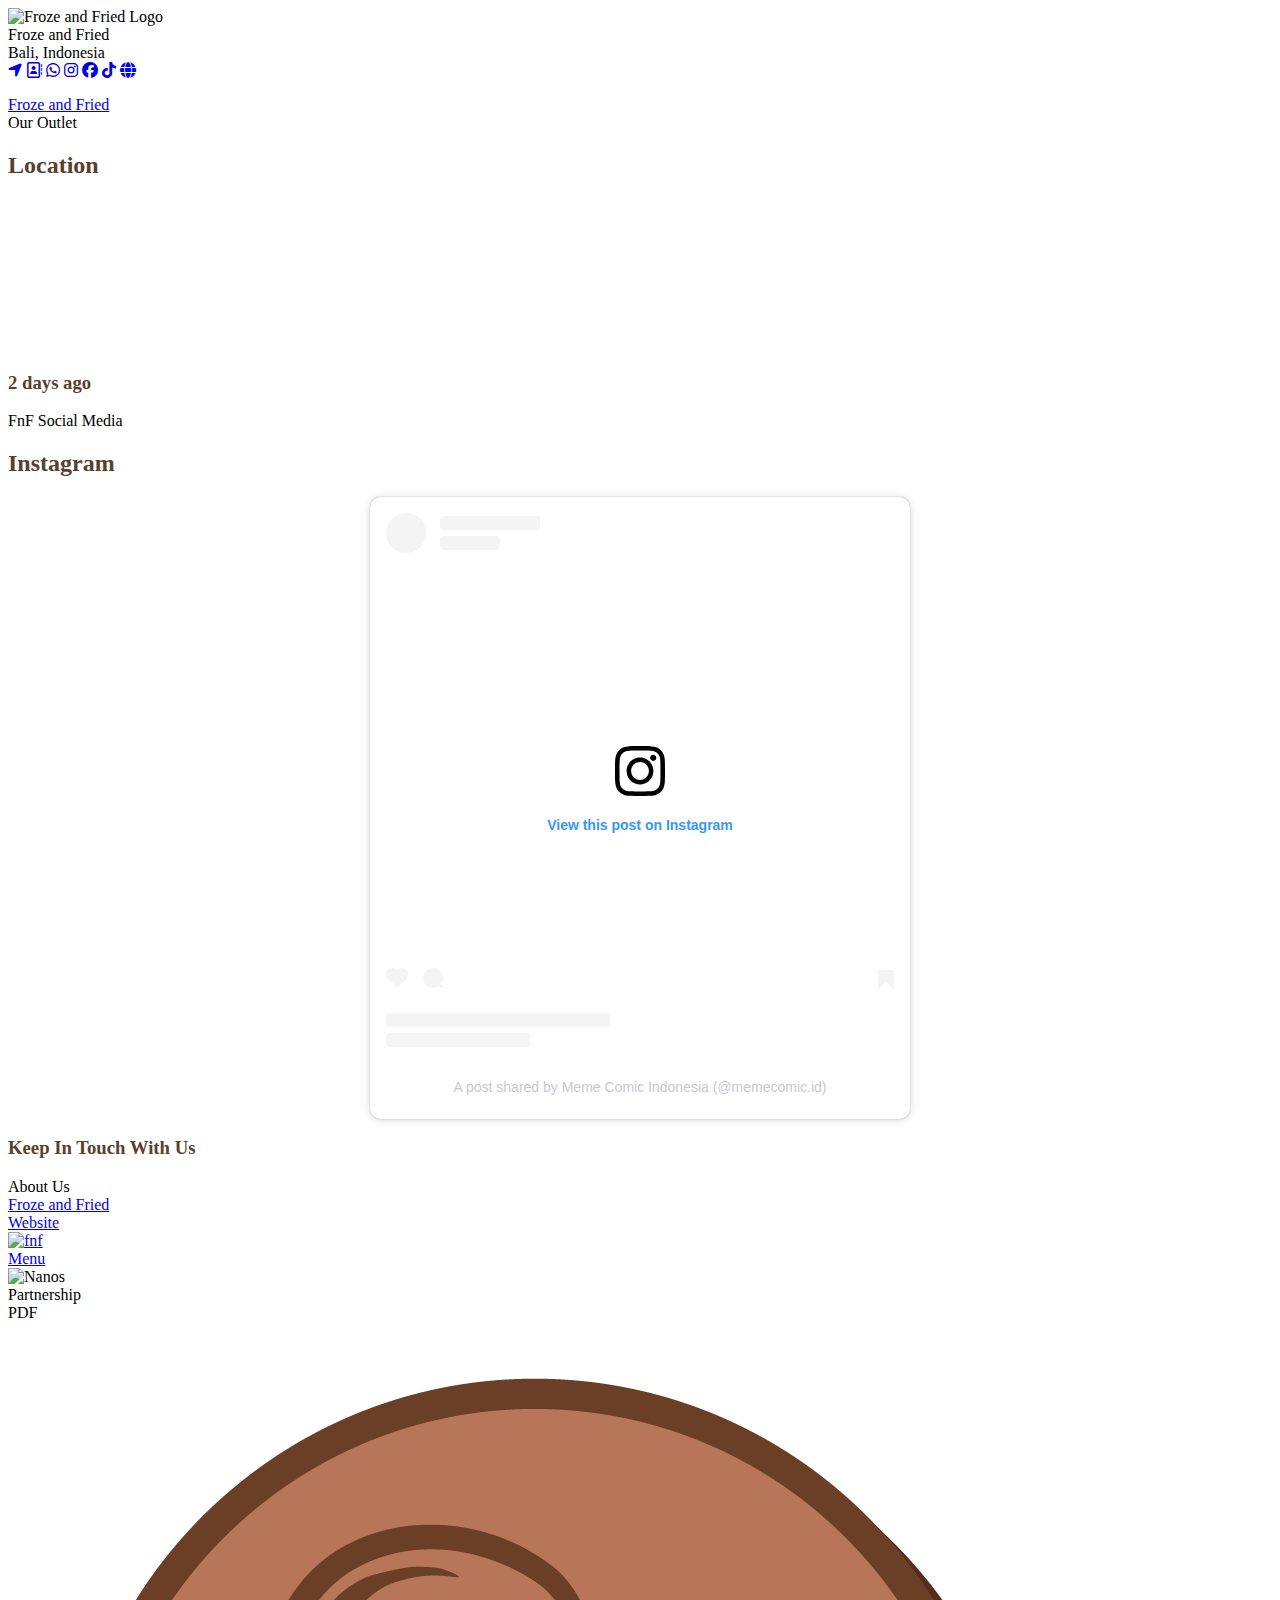
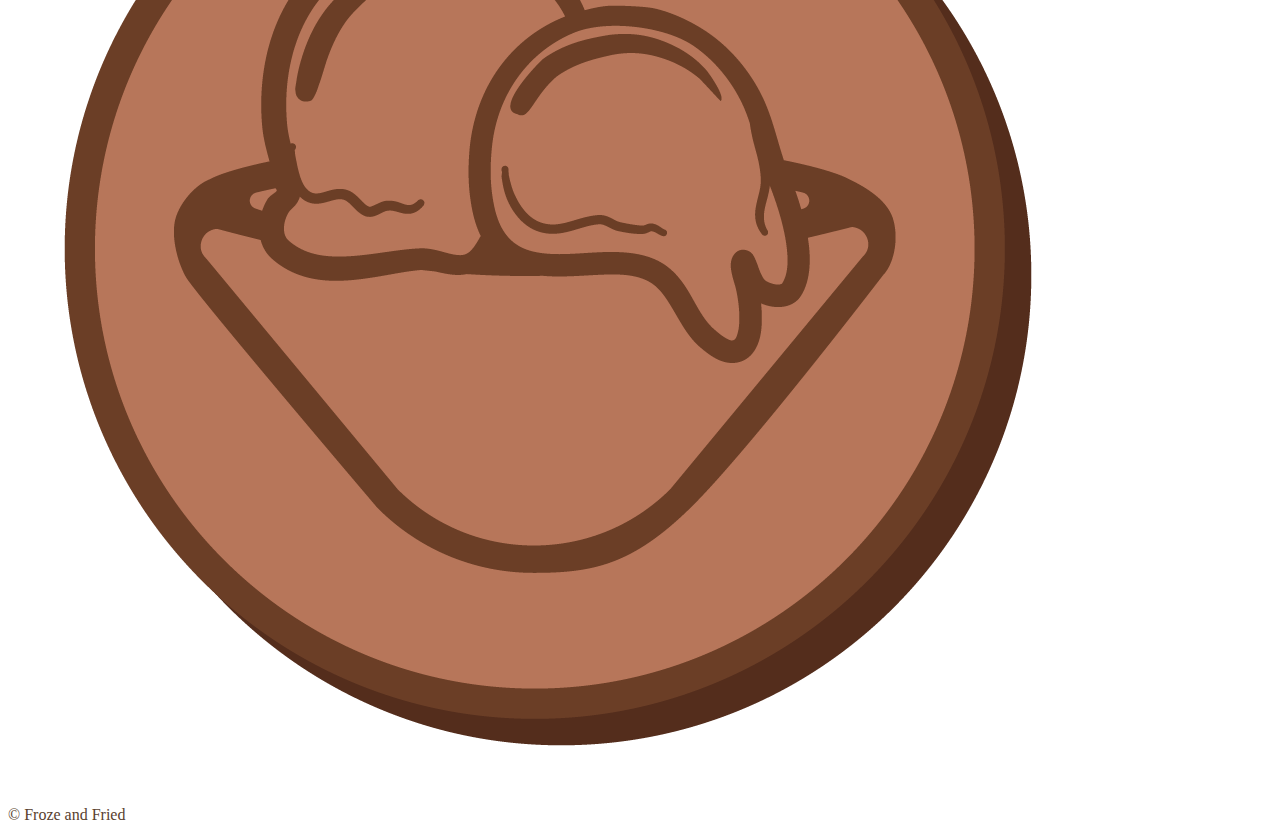
==== biolink.html @ 568097e1 "Add files via upload" ====
<!DOCTYPE html>
<html>
  <head>
    <!-- Default Head -->
    <title>Froze and Fried</title>
    <link rel="icon" type="image/x-icon" href="./assets/images/favicon.png" />
    <meta
      name="viewport"
      content="width=device-width, initial-scale=1, shrink-to-fit=no"
    />

    <!-- Primary Meta Tags -->
    <meta name="title" content="Froze and Fried" />
    <meta
      name="description"
      content="Froze and Fried - eskrim goreng terbaik di bali"
    />
    <meta
      name="keywords"
      content="froze and fried, ice cream, fried ice cream, Dessert Bali, Froze n Fried, fnf"
    />

    <!-- meta name -->
    <meta name="apple-mobile-web-app-capable" content="yes" />
    <link href="assets/img/apple-touch-icon.png" rel="apple-touch-icon" />
    <meta name="apple-mobile-web-app-status-bar-style" content="black" />
    <meta name="mobile-web-app-capable" content="yes" />
    <meta name="viewport" content="width=device-width, initial-scale=1" />
    <meta name="rating" content="general" />
    <meta name="author" content="Froze and Fried" />
    <meta name="publisher" content="Froze and Fried" />
    <meta name="distribution" content="global" />
    <meta name="dc.language" content="id,en" />
    <meta name="owner" content="Froze and Fried" />
    <meta name="audience" content="all" />

    <!-- bot crawler -->
    <meta name="Googlebot-Image" content="follow, all" />
    <meta name="googlebot" content="index,follow" />
    <meta name="robots" content="index, follow" />
    <meta name="yahoobot" content="follow, all" />
    <meta name="bingbot" content="follow, all" />
    <meta name="MSSmartTagsPreventParsing" content="true" />
    <meta name="googlebot-news" content="index, follow" />
    <meta name="robots" content="max-image-preview:standard" />

    <!-- Geo Setting -->
    <meta name="geo.country" content="id" />
    <meta name="geo.placename" content="Indonesia" />
    <meta name="geo.region" content="Indonesia" />
    <meta name="geo.country" content="Indonesia" />
    <meta name="language" content="Indonesia" />
    <meta name="geo.region" content="ID-BA" />
    <meta name="geo.placename" content="Bali" />
    <!-- <meta name="geo.position" content="-6.283818;106.804863" />
    <meta name="ICBM" content="-6.283818, 106.804863" /> -->
    <meta name="tgn.nation" content="Indonesia" />

    <!-- link -->
    <link rel="canonical" href="https://frozeandfried.com" />
    <link rel="icon" href="/assets/img/favicon.png" sizes="192x192" />
    <link href="https://frozeandfried.com" rel="dns-prefetch" />

    <!-- meta og -->
    <meta property="og:type" content="website" />
    <meta property="og:locale" content="id_ID" />
    <meta property="og:locale:alternate" content="en_US" />
    <meta property="og:title" content="Froze and Fried" />
    <meta
      property="og:description"
      content="Froze and Fried - eskrim goreng terbaik di bali"
    />
    <meta property="og:url" content="https://frozeandfried.com" />
    <meta property="og:site_name" content="Froze and Fried" />
    <meta property="og:image" href="/assets/img/favicon.png" />
    <meta property="og:image:alt" content="Froze and Fried" />

    <!-- preconnect -->
    <link rel="preconnect" href="https://fonts.googleapis.com" />
    <link rel="preconnect" href="https://fonts.gstatic.com" crossorigin="" />
    <link
      href="https://fonts.googleapis.com/css2?family=Fredoka+One&amp;display=swap"
      rel="stylesheet"
    />
    <link
      href="https://fonts.googleapis.com/css2?family=Montserrat:wght@400;600&amp;display=swap"
      rel="stylesheet"
    />

    <!--OG FB-->
    <meta property="og:locale" content="id_ID" />
    <meta property="og:type" content="website" />
    <meta property="og:title" content="Froze and Fried" />
    <meta
      property="og:description"
      content="Froze and Fried - eskrim goreng terbaik di bali"
    />
    <meta property="og:url" content="https://frozeandfried.com" />
    <meta property="og:site_name" content="Froze and Fried" />
    <meta propertu="og:image" href="/assets/img/favicon.png" />

    <!--OG Twitter-->
    <meta name="twitter:card" content="summary_large_image" />
    <meta name="twitter:site" content="@FrozeandFried" />
    <meta name="twitter:creator" content="@FrozeandFried" />
    <meta name="twitter:domain" content="https://frozeandfried.com" />
    <meta name="twitter:title" content="Froze and Fried" />
    <meta
      name="twitter:description"
      content="Froze and Fried - eskrim goreng terbaik di bali"
    />
    <meta name="twitter:image" href="/assets/img/favicon.png" />

    <!-- Icons cdn -->
    <link
      rel="stylesheet"
      href="https://cdnjs.cloudflare.com/ajax/libs/font-awesome/6.5.0/css/all.min.css"
    />

    <!-- Font import -->
    <style>
      @import url("https://fonts.googleapis.com/css2?family=Roboto:wght@400;700&display=swap");
    </style>

    <!-- Variables -->
    <style>
      :root {
        --BgColor: #dfd5c5;
        --PrimaryColor: #59412e;
        --BgCard: #fff6e9;
        --ButtonColor: #fff6e9;
        --ButtonCardtext: var(--Text);
        --ButtonText: #59412e;
        --ButtonRadius: 10px;
        --FontFamily: "Roboto", sans-serif;
      }
      h2,
      h3 {
        color: #59412e;
      }
      .instagram-media {
        margin: 0 auto !important;

        width: auto;
        border-radius: 10px !important;
      }
      .footer {
        color: #59412e;
      }
    </style>

    <!-- Styles -->
    <link rel="stylesheet" href="/assets/css/biolink.css" />

    <!--Animation-->
    <link href="https://unpkg.com/aos@2.3.1/dist/aos.css" rel="stylesheet" />
    <link
      rel="stylesheet"
      href="https://cdnjs.cloudflare.com/ajax/libs/animate.css/4.1.1/animate.min.css"
    />
  </head>

  <body>
    <!-- Profile information -->
    <div class="wrapper">
      <div class="wrapper-profile animate__animated animate__fadeIn">
        <div class="wrapper-profile-picture">
          <img src="/assets/img/profile.jpg" alt="Froze and Fried Logo" />
        </div>
        <div class="wrapper-profile-title">Froze and Fried</div>
        <div class="wrapper-profile-description">Bali, Indonesia</div>
        <div class="wrapper-profile-icons">
          <a
            href="https://maps.app.goo.gl/SF4PagQS1f5N6drh9"
            target="_blank"
            rel="noopener noreferrer"
            ><i
              class="fa-solid fa-location-arrow"
              aria-label="social button"
            ></i
          ></a>
          <a
            href="/assets/vcard/vcard.vcf"
            target="_blank"
            rel="noopener noreferrer"
            ><i
              class="fa-regular fa-address-book"
              aria-label="social button"
            ></i
          ></a>
          <a
            href="https://wa.me/6282266795138"
            target="_blank"
            rel="noopener noreferrer"
            ><i class="fab fa-whatsapp" aria-label="social button"></i
          ></a>

          <a
            href="https://instagram.com/frozeandfried"
            target="_blank"
            rel="noopener noreferrer"
            ><i class="fab fa-instagram" aria-label="social button"></i
          ></a>
          <a
            href="https://facebook.com/frozeandfried"
            target="_blank"
            rel="noopener noreferrer"
            ><i class="fab fa-facebook" aria-label="social button"></i
          ></a>
          <a
            href="https://tiktok.com/frozeandfried"
            target="_blank"
            rel="noopener noreferrer"
            ><i class="fab fa-tiktok" aria-label="social button"></i
          ></a>
          <a
            href="https://frozeandfried.com"
            target="_blank"
            rel="noopener noreferrer"
            ><i class="fa-solid fa-globe" aria-label="social button"></i
          ></a>
        </div>
      </div>
    </div>
    <p aria-hidden="true">
      <span class="placeholder col-6"></span>
    </p>

    <!-- Simple button -->
    <div class="wrapper animate__animated animate__fadeIn">
      <div class="button-card">
        <a class="button-card-text" href="https://frozeandfried.com">
          <div class="button-card-title">Froze and Fried</div>
        </a>
      </div>
    </div>

    <!-- Titles -->
    <div class="wrapper animate__animated animate__fadeIn">
      <div class="paragraph">Our Outlet</div>
    </div>

    <!-- Google Maps Embed Code -->
    <div class="wrapper animate__animated animate__fadeIn">
      <div class="button-card">
        <div class="button-card-text"><h2>Location</h2></div>
        <div class="button-card-description">
          <iframe
            src="https://www.google.com/maps/embed?pb=!1m18!1m12!1m3!1d31556.369886988356!2d115.11941641371351!3d-8.639484521200771!2m3!1f0!2f0!3f0!3m2!1i1024!2i768!4f13.1!3m3!1m2!1s0x2dd2478621f5b693%3A0xa157bd1e893b4293!2sPantai%20Batu%20Bolong!5e0!3m2!1sid!2sid!4v1720143267234!5m2!1sid!2sid"
            width="80%"
            height="auto"
            style="border: 0; border-radius: 10px"
            allowfullscreen=""
            loading="lazy"
            referrerpolicy="no-referrer-when-downgrade"
          ></iframe>
        </div>
        <div class="button-card-text"><h3>2 days ago</h3></div>
      </div>
    </div>
    <!-- End of Google Maps Embed Code -->

    <!-- Titles -->
    <div class="wrapper animate__animated animate__fadeIn">
      <div class="paragraph">FnF Social Media</div>
    </div>

    <!-- instagram embed code -->
    <div class="wrapper animate__animated animate__fadeIn">
      <div class="button-card">
        <div class="button-card-text"><h2>Instagram</h2></div>
        <div class="button-card-description">
          <blockquote
            class="instagram-media"
            data-instgrm-captioned
            data-instgrm-permalink="https://www.instagram.com/p/C8ZE3URSSnu/?utm_source=ig_embed&amp;utm_campaign=loading"
            data-instgrm-version="14"
            style="
              text-align: center;
              background: #fff;
              border: 0;
              border-radius: 3px;
              box-shadow: 0 0 1px 0 rgba(0, 0, 0, 0.5),
                0 1px 10px 0 rgba(0, 0, 0, 0.15);
              margin: 1px;
              max-width: 540px;
              min-width: 326px;
              padding: 0;
              width: 99.375%;
              width: -webkit-calc(100% - 2px);
              width: calc(100% - 2px);
            "
          >
            <div style="padding: 16px">
              <a
                href="https://www.instagram.com/p/C8ZE3URSSnu/?utm_source=ig_embed&amp;utm_campaign=loading"
                style="
                  background: #ffffff;
                  line-height: 0;
                  padding: 0 0;
                  text-align: center;
                  text-decoration: none;
                  width: 100%;
                "
                target="_blank"
              >
                <div
                  style="
                    display: flex;
                    flex-direction: row;
                    align-items: center;
                  "
                >
                  <div
                    style="
                      background-color: #f4f4f4;
                      border-radius: 50%;
                      flex-grow: 0;
                      height: 40px;
                      margin-right: 14px;
                      width: 40px;
                    "
                  ></div>
                  <div
                    style="
                      display: flex;
                      flex-direction: column;
                      flex-grow: 1;
                      justify-content: center;
                    "
                  >
                    <div
                      style="
                        background-color: #f4f4f4;
                        border-radius: 4px;
                        flex-grow: 0;
                        height: 14px;
                        margin-bottom: 6px;
                        width: 100px;
                      "
                    ></div>
                    <div
                      style="
                        background-color: #f4f4f4;
                        border-radius: 4px;
                        flex-grow: 0;
                        height: 14px;
                        width: 60px;
                      "
                    ></div>
                  </div>
                </div>
                <div style="padding: 19% 0"></div>
                <div
                  style="
                    display: block;
                    height: 50px;
                    margin: 0 auto 12px;
                    width: 50px;
                  "
                >
                  <svg
                    width="50px"
                    height="50px"
                    viewBox="0 0 60 60"
                    version="1.1"
                    xmlns="https://www.w3.org/2000/svg"
                    xmlns:xlink="https://www.w3.org/1999/xlink"
                  >
                    <g
                      stroke="none"
                      stroke-width="1"
                      fill="none"
                      fill-rule="evenodd"
                    >
                      <g
                        transform="translate(-511.000000, -20.000000)"
                        fill="#000000"
                      >
                        <g>
                          <path
                            d="M556.869,30.41 C554.814,30.41 553.148,32.076 553.148,34.131 C553.148,36.186 554.814,37.852 556.869,37.852 C558.924,37.852 560.59,36.186 560.59,34.131 C560.59,32.076 558.924,30.41 556.869,30.41 M541,60.657 C535.114,60.657 530.342,55.887 530.342,50 C530.342,44.114 535.114,39.342 541,39.342 C546.887,39.342 551.658,44.114 551.658,50 C551.658,55.887 546.887,60.657 541,60.657 M541,33.886 C532.1,33.886 524.886,41.1 524.886,50 C524.886,58.899 532.1,66.113 541,66.113 C549.9,66.113 557.115,58.899 557.115,50 C557.115,41.1 549.9,33.886 541,33.886 M565.378,62.101 C565.244,65.022 564.756,66.606 564.346,67.663 C563.803,69.06 563.154,70.057 562.106,71.106 C561.058,72.155 560.06,72.803 558.662,73.347 C557.607,73.757 556.021,74.244 553.102,74.378 C549.944,74.521 548.997,74.552 541,74.552 C533.003,74.552 532.056,74.521 528.898,74.378 C525.979,74.244 524.393,73.757 523.338,73.347 C521.94,72.803 520.942,72.155 519.894,71.106 C518.846,70.057 518.197,69.06 517.654,67.663 C517.244,66.606 516.755,65.022 516.623,62.101 C516.479,58.943 516.448,57.996 516.448,50 C516.448,42.003 516.479,41.056 516.623,37.899 C516.755,34.978 517.244,33.391 517.654,32.338 C518.197,30.938 518.846,29.942 519.894,28.894 C520.942,27.846 521.94,27.196 523.338,26.654 C524.393,26.244 525.979,25.756 528.898,25.623 C532.057,25.479 533.004,25.448 541,25.448 C548.997,25.448 549.943,25.479 553.102,25.623 C556.021,25.756 557.607,26.244 558.662,26.654 C560.06,27.196 561.058,27.846 562.106,28.894 C563.154,29.942 563.803,30.938 564.346,32.338 C564.756,33.391 565.244,34.978 565.378,37.899 C565.522,41.056 565.552,42.003 565.552,50 C565.552,57.996 565.522,58.943 565.378,62.101 M570.82,37.631 C570.674,34.438 570.167,32.258 569.425,30.349 C568.659,28.377 567.633,26.702 565.965,25.035 C564.297,23.368 562.623,22.342 560.652,21.575 C558.743,20.834 556.562,20.326 553.369,20.18 C550.169,20.033 549.148,20 541,20 C532.853,20 531.831,20.033 528.631,20.18 C525.438,20.326 523.257,20.834 521.349,21.575 C519.376,22.342 517.703,23.368 516.035,25.035 C514.368,26.702 513.342,28.377 512.574,30.349 C511.834,32.258 511.326,34.438 511.181,37.631 C511.035,40.831 511,41.851 511,50 C511,58.147 511.035,59.17 511.181,62.369 C511.326,65.562 511.834,67.743 512.574,69.651 C513.342,71.625 514.368,73.296 516.035,74.965 C517.703,76.634 519.376,77.658 521.349,78.425 C523.257,79.167 525.438,79.673 528.631,79.82 C531.831,79.965 532.853,80.001 541,80.001 C549.148,80.001 550.169,79.965 553.369,79.82 C556.562,79.673 558.743,79.167 560.652,78.425 C562.623,77.658 564.297,76.634 565.965,74.965 C567.633,73.296 568.659,71.625 569.425,69.651 C570.167,67.743 570.674,65.562 570.82,62.369 C570.966,59.17 571,58.147 571,50 C571,41.851 570.966,40.831 570.82,37.631"
                          ></path>
                        </g>
                      </g>
                    </g>
                  </svg>
                </div>
                <div style="padding-top: 8px">
                  <div
                    style="
                      color: #3897f0;
                      font-family: Arial, sans-serif;
                      font-size: 14px;
                      font-style: normal;
                      font-weight: 550;
                      line-height: 18px;
                    "
                  >
                    View this post on Instagram
                  </div>
                </div>
                <div style="padding: 12.5% 0"></div>
                <div
                  style="
                    display: flex;
                    flex-direction: row;
                    margin-bottom: 14px;
                    align-items: center;
                  "
                >
                  <div>
                    <div
                      style="
                        background-color: #f4f4f4;
                        border-radius: 50%;
                        height: 12.5px;
                        width: 12.5px;
                        transform: translateX(0px) translateY(7px);
                      "
                    ></div>
                    <div
                      style="
                        background-color: #f4f4f4;
                        height: 12.5px;
                        transform: rotate(-45deg) translateX(3px)
                          translateY(1px);
                        width: 12.5px;
                        flex-grow: 0;
                        margin-right: 14px;
                        margin-left: 2px;
                      "
                    ></div>
                    <div
                      style="
                        background-color: #f4f4f4;
                        border-radius: 50%;
                        height: 12.5px;
                        width: 12.5px;
                        transform: translateX(9px) translateY(-18px);
                      "
                    ></div>
                  </div>
                  <div style="margin-left: 8px">
                    <div
                      style="
                        background-color: #f4f4f4;
                        border-radius: 50%;
                        flex-grow: 0;
                        height: 20px;
                        width: 20px;
                      "
                    ></div>
                    <div
                      style="
                        width: 0;
                        height: 0;
                        border-top: 2px solid transparent;
                        border-left: 6px solid #f4f4f4;
                        border-bottom: 2px solid transparent;
                        transform: translateX(16px) translateY(-4px)
                          rotate(30deg);
                      "
                    ></div>
                  </div>
                  <div style="margin-left: auto">
                    <div
                      style="
                        width: 0px;
                        border-top: 8px solid #f4f4f4;
                        border-right: 8px solid transparent;
                        transform: translateY(16px);
                      "
                    ></div>
                    <div
                      style="
                        background-color: #f4f4f4;
                        flex-grow: 0;
                        height: 12px;
                        width: 16px;
                        transform: translateY(-4px);
                      "
                    ></div>
                    <div
                      style="
                        width: 0;
                        height: 0;
                        border-top: 8px solid #f4f4f4;
                        border-left: 8px solid transparent;
                        transform: translateY(-4px) translateX(8px);
                      "
                    ></div>
                  </div>
                </div>
                <div
                  style="
                    display: flex;
                    flex-direction: column;
                    flex-grow: 1;
                    justify-content: center;
                    margin-bottom: 24px;
                  "
                >
                  <div
                    style="
                      background-color: #f4f4f4;
                      border-radius: 4px;
                      flex-grow: 0;
                      height: 14px;
                      margin-bottom: 6px;
                      width: 224px;
                    "
                  ></div>
                  <div
                    style="
                      background-color: #f4f4f4;
                      border-radius: 4px;
                      flex-grow: 0;
                      height: 14px;
                      width: 144px;
                    "
                  ></div></div
              ></a>
              <p
                style="
                  color: #c9c8cd;
                  font-family: Arial, sans-serif;
                  font-size: 14px;
                  line-height: 17px;
                  margin-bottom: 0;
                  margin-top: 8px;
                  overflow: hidden;
                  padding: 8px 0 7px;
                  text-align: center;
                  text-overflow: ellipsis;
                  white-space: nowrap;
                "
              >
                <a
                  href="https://www.instagram.com/p/C8ZE3URSSnu/?utm_source=ig_embed&amp;utm_campaign=loading"
                  style="
                    color: #c9c8cd;
                    font-family: Arial, sans-serif;
                    font-size: 14px;
                    font-style: normal;
                    font-weight: normal;
                    line-height: 17px;
                    text-decoration: none;
                  "
                  target="_blank"
                  >A post shared by Meme Comic Indonesia (@memecomic.id)</a
                >
              </p>
            </div>
          </blockquote>
          <script async src="//www.instagram.com/embed.js"></script>
        </div>
        <div class="button-card-text"><h3>Keep In Touch With Us</h3></div>
      </div>
    </div>

    <!-- Titles -->
    <div class="wrapper animate__animated animate__fadeIn">
      <div class="paragraph">About Us</div>
    </div>

    <!-- Simple button -->
    <div class="wrapper animate__animated animate__fadeIn">
      <div class="button-card">
        <a
          href="https://frozeandfried.com"
          target="_blank"
          rel="noreferrer"
          class="button-card-text"
        >
          <div class="button-card-title">Froze and Fried</div>
          <div class="button-card-description">Website</div>
        </a>
      </div>
    </div>
    <!-- End of Simple button -->

    <!-- Simple button with feature image -->
    <div class="wrapper animate__animated animate__fadeIn">
      <a href="https://frozeandfried.com" target="_blank" rel="noreferrer">
        <div class="button-card">
          <img
            class="button-card-image"
            loading="lazy"
            src="./assets/img/menu.png"
            alt="fnf"
          />
          <div class="button-card-text">
            <div class="button-card-title">Menu</div>
          </div>
        </div>
      </a>
    </div>
    <!-- End of Simple button with feature image -->

    <!-- Simple button with feature image -->

    <div class="wrapper">
      <div class="button-card animate__animated animate__fadeIn">
        <img
          class="button-card-image"
          loading="lazy"
          src="./assets/img/partnership.webp"
          alt="Nanos"
        />
        <a class="button-card-text">
          <div class="button-card-title">Partnership</div>
          <div class="button-card-description">PDF</div>
        </a>
      </div>
    </div>

    <!-- Footer -->
    <div class="wrapper">
      <a href="https://frozeandfried.com" target="_blank" rel="noreferrer">
        <img
          class="brand-logo animate__animated animate__fadeIn"
          src="./assets/img/favicon.png"
          alt="froze and fried"
        />
      </a>
      <div class="footer">&copy; Froze and Fried</div>
    </div>
    <!-- End of Footer -->

    <script src="https://unpkg.com/aos@2.3.1/dist/aos.js"></script>
    <script>
      AOS.init({
        duration: 600,
        easing: "ease-in-sine",
        once: true,
      });
    </script>
  </body>
</html>
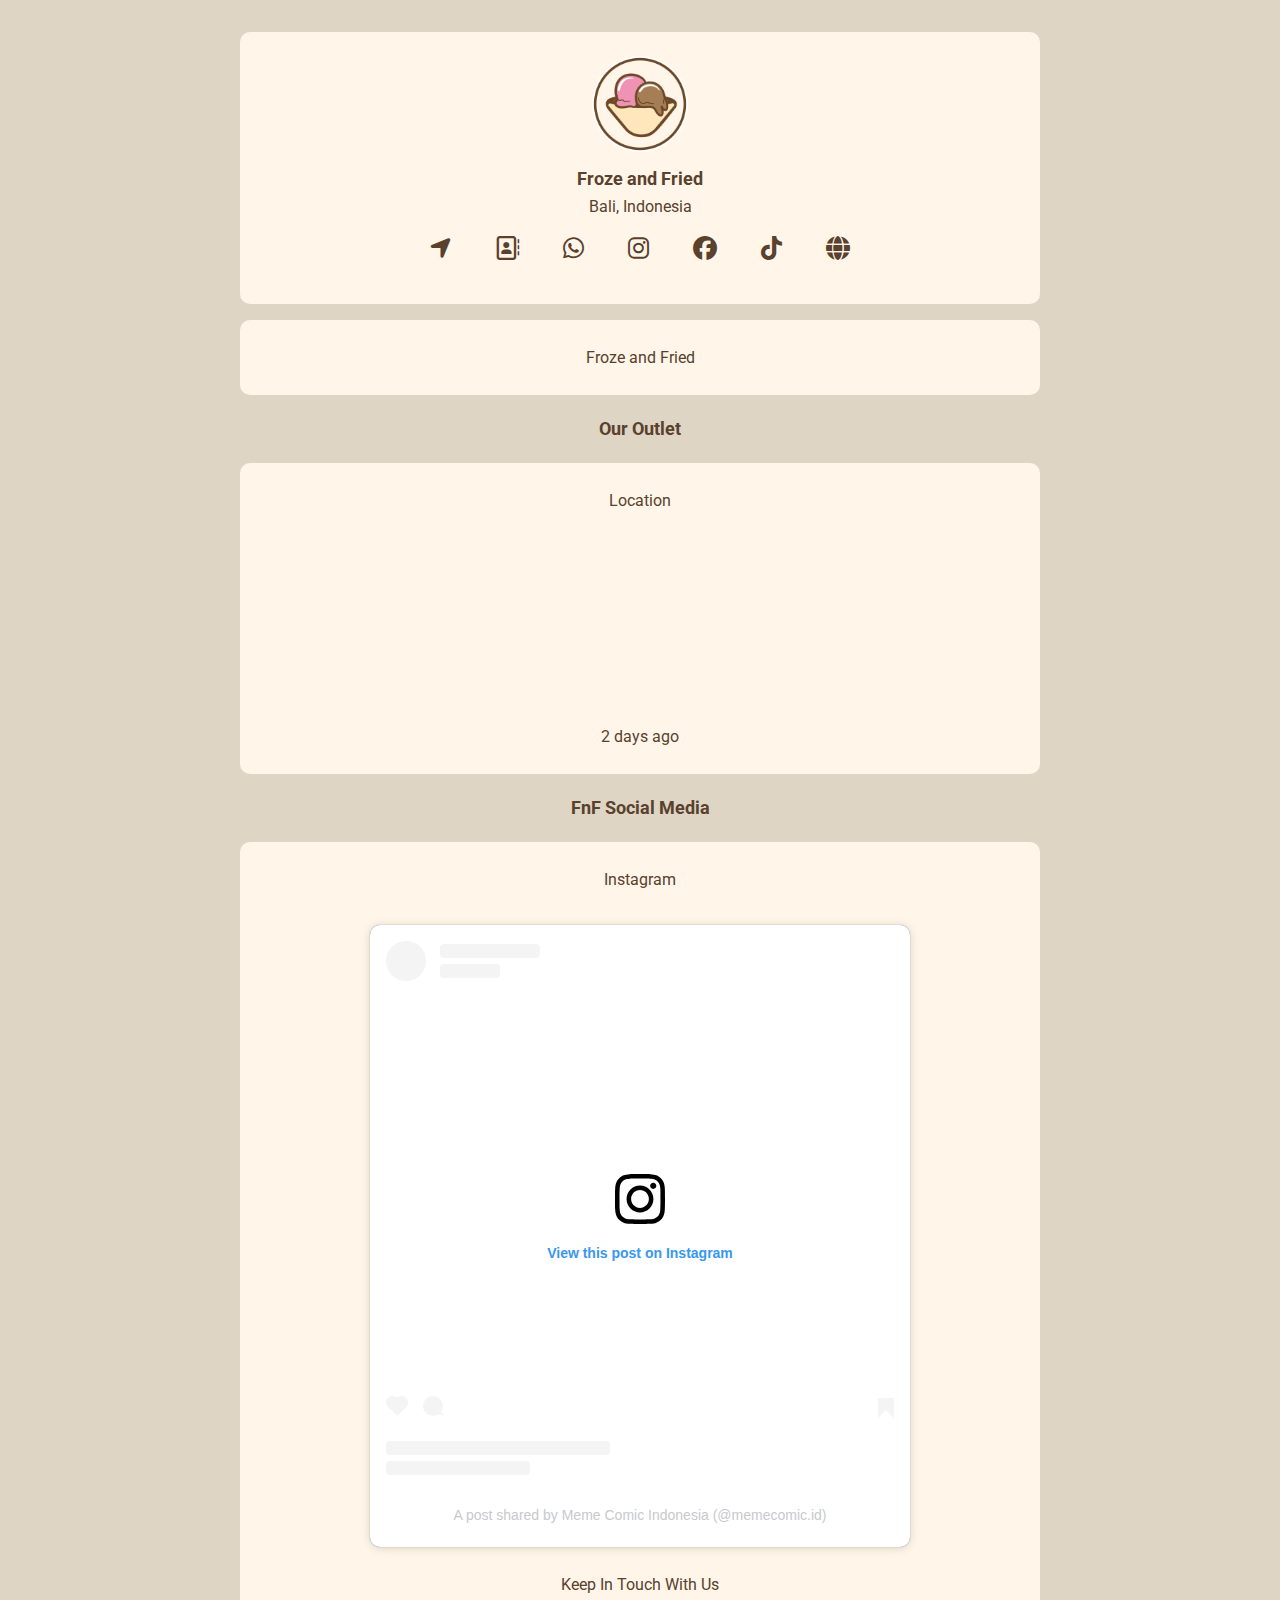
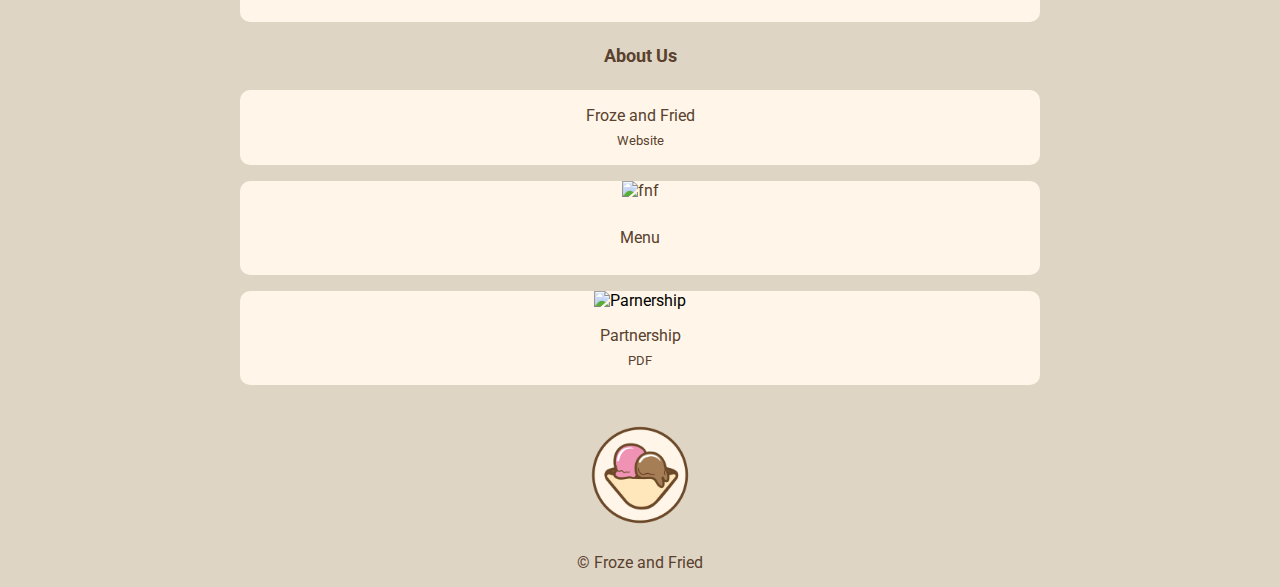
==== commit f8b66d80: "Update biolink.html" ====
--- a/biolink.html
+++ b/biolink.html
@@ -606,7 +606,7 @@
           class="button-card-image"
           loading="lazy"
           src="./assets/img/partnership.webp"
-          alt="Nanos"
+          alt="Parnership"
         />
         <a class="button-card-text">
           <div class="button-card-title">Partnership</div>
--- a/assets/css/biolink.css
+++ b/assets/css/biolink.css
@@ -0,0 +1,230 @@
+html,
+body,
+div,
+span,
+applet,
+object,
+iframe,
+h1,
+h2,
+h3,
+h4,
+h5,
+h6,
+p,
+blockquote,
+pre,
+a,
+abbr,
+acronym,
+address,
+big,
+cite,
+code,
+del,
+dfn,
+em,
+img,
+ins,
+kbd,
+q,
+s,
+samp,
+small,
+strike,
+strong,
+sub,
+sup,
+tt,
+var,
+b,
+u,
+i,
+center,
+dl,
+dt,
+dd,
+ol,
+ul,
+li,
+fieldset,
+form,
+label,
+legend,
+table,
+caption,
+tbody,
+tfoot,
+thead,
+tr,
+th,
+td,
+article,
+aside,
+canvas,
+details,
+embed,
+figure,
+figcaption,
+footer,
+header,
+hgroup,
+menu,
+nav,
+output,
+ruby,
+section,
+summary,
+time,
+mark,
+audio,
+video {
+  margin: 0;
+  padding: 0;
+  border: 0;
+  font-size: 100%;
+  font: inherit;
+  vertical-align: baseline;
+}
+html * {
+  -webkit-font-smoothing: antialiased;
+  -moz-osx-font-smoothing: grayscale;
+}
+body {
+  font-family: var(--FontFamily);
+  background-color: var(--BgColor);
+  min-height: 100vh;
+}
+
+*,
+*::before,
+*::after {
+  box-sizing: inherit;
+}
+
+a {
+  text-decoration: none;
+  color: var(--ButtonText);
+}
+
+.wrapper {
+  max-width: 800px;
+  padding-right: 15px;
+  padding-left: 15px;
+  margin-top: 15px;
+  margin-bottom: 15px;
+  margin-right: auto;
+  margin-left: auto;
+  text-align: center;
+}
+
+/*Profile */
+.wrapper-profile {
+  background: var(--BgCard);
+  padding: 1.5rem;
+  margin: 2rem auto 1rem;
+  border-radius: var(--ButtonRadius);
+}
+
+.wrapper-profile-picture {
+  margin: 0 auto 1rem;
+  width: 96px;
+  height: 96px;
+  position: relative;
+  overflow: hidden;
+}
+
+.wrapper-profile-picture img {
+  position: absolute;
+  top: 0px;
+  left: 0px;
+  width: 100%;
+  height: 100%;
+  object-fit: cover;
+  object-position: center center;
+  border-radius: 50%;
+}
+
+.wrapper-profile-title {
+  font-weight: 700;
+  font-size: 18px;
+  margin: 1rem auto 0.5rem;
+  color: var(--ButtonText);
+}
+
+.wrapper-profile-description {
+  font-size: 16px;
+  color: var(--ButtonText);
+}
+
+.wrapper-profile-icon {
+  margin-top: 1rem;
+  display: flex;
+  flex-direction: column;
+  justify-content: center;
+}
+
+.wrapper-profile-icons > a > i {
+  padding: 12px;
+  margin: 0.5rem;
+  color: var(--ButtonText);
+  font-size: 24px;
+}
+.wrapper-profile-icons > a > i:hover {
+  transform: translate(0, -8px);
+}
+
+/* Paragraph */
+.paragraph {
+  color: var(--PrimaryColor);
+  font-weight: 700;
+  font-size: 1.1rem;
+  margin: 1.5rem auto;
+}
+
+/*Button With Image*/
+.button-card {
+  background: var(--ButtonColor);
+  margin: 1rem auto;
+  border-radius: var(--ButtonRadius);
+  overflow: hidden;
+}
+
+.button-card:hover {
+  transform: scale(1.02);
+}
+
+.button-card-image {
+  object-fit: cover;
+  width: 100%;
+  aspect-ratio: 16 / 9;
+}
+
+.button-card-text {
+  border-radius: 0 0 var(--ButtonRadius);
+  min-height: 75px;
+  display: flex;
+  justify-content: center;
+  flex-direction: column;
+  align-items: center;
+}
+
+.button-card-title {
+  font-weight: 400;
+  font-size: 1rem;
+  color: var(--ButtonText);
+}
+
+.button-card-description {
+  margin-top: 0.5rem;
+  font-weight: 400;
+  font-size: 0.8rem;
+  color: var(--ButtonText);
+}
+
+/*Brand logo*/
+.brand-logo {
+  padding: 0.5rem;
+  max-width: 100px;
+  margin: 1rem auto;
+}
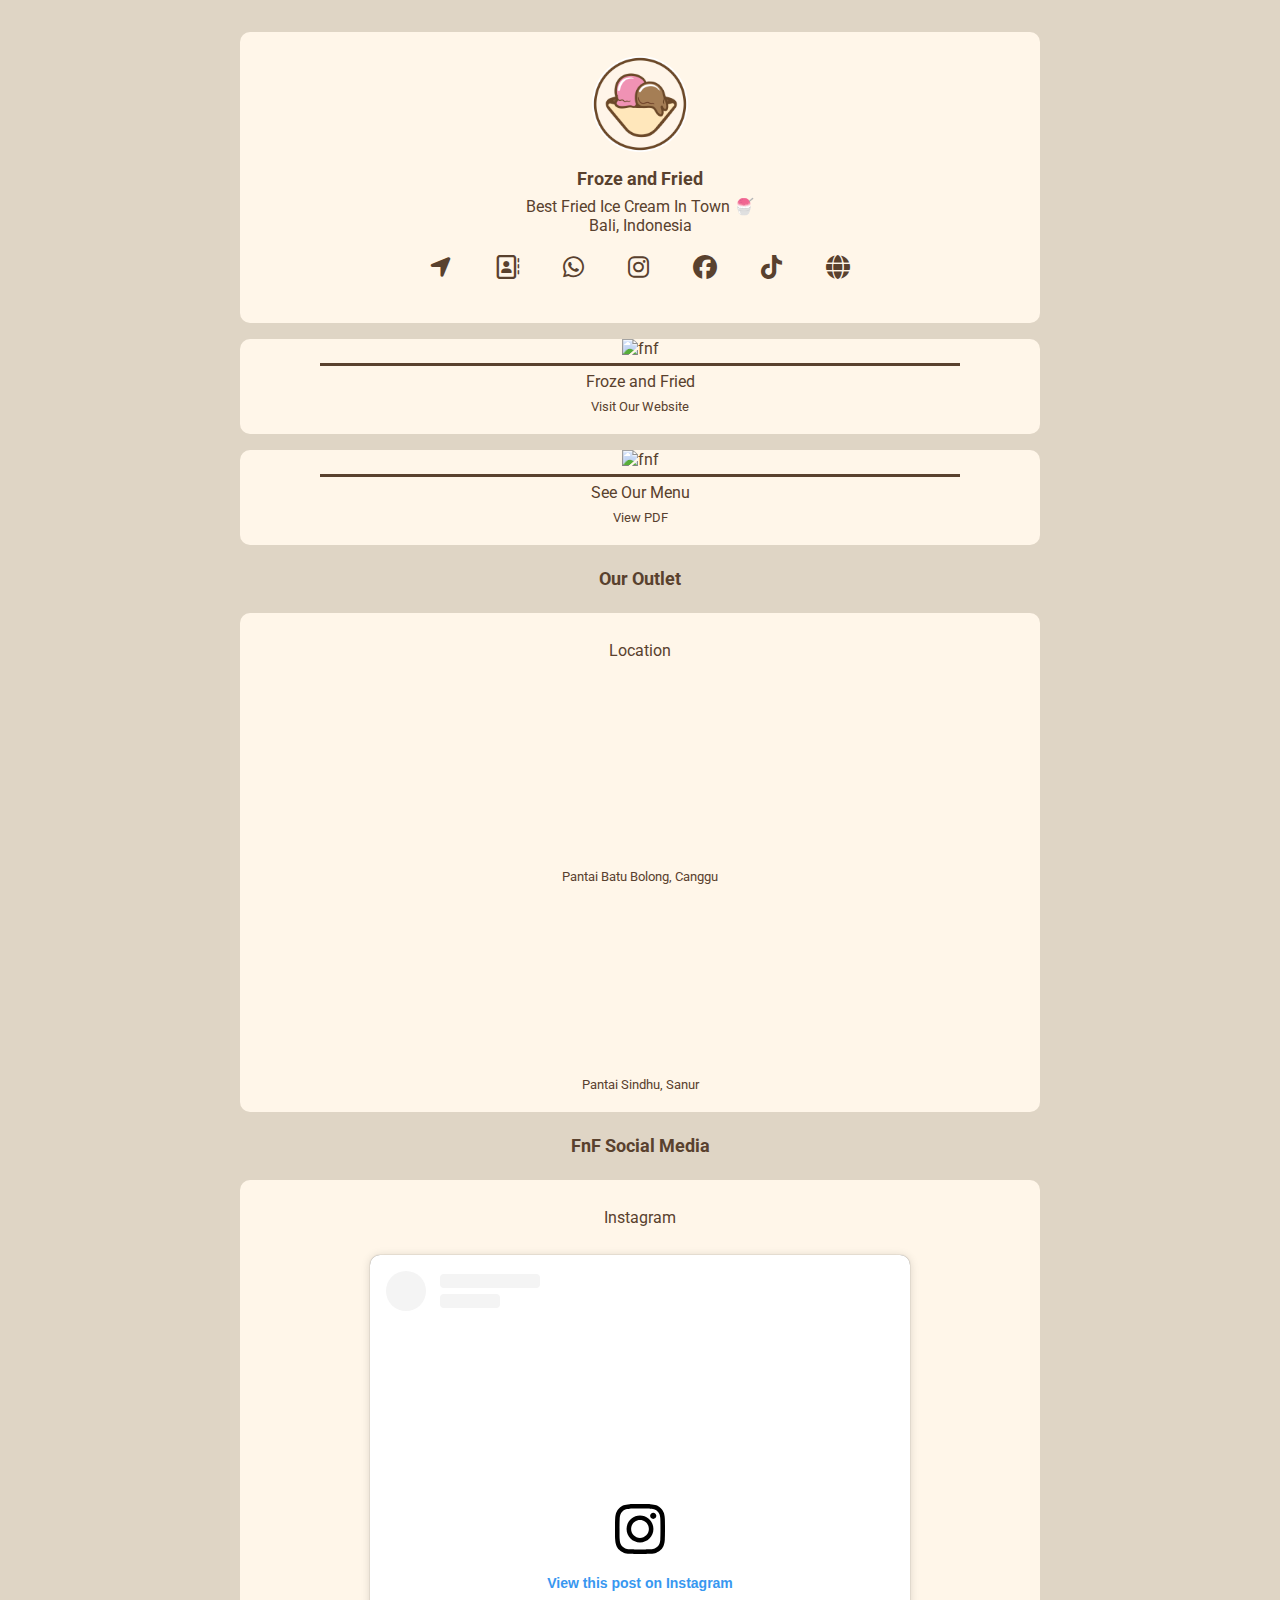
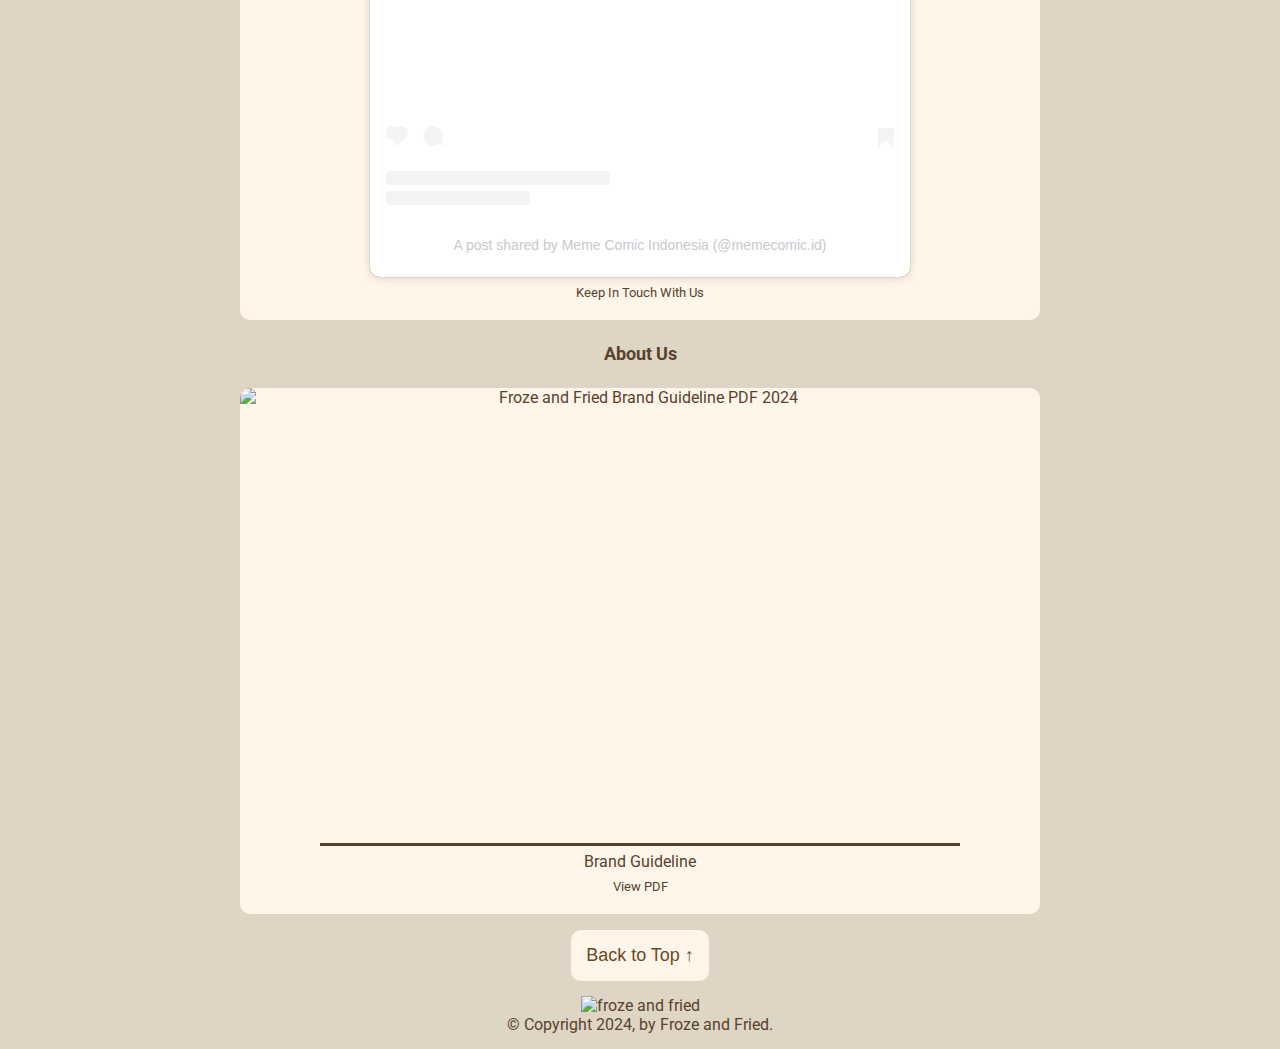
==== commit f0bc9b35: "Update biolink.html" ====
--- a/biolink.html
+++ b/biolink.html
@@ -17,8 +17,24 @@
     />
     <meta
       name="keywords"
-      content="froze and fried, ice cream, fried ice cream, Dessert Bali, Froze n Fried, fnf"
-    />
+      content="froze and fried, ice cream, fried ice cream, Dessert Bali, Froze n Frie d, fnf"
+    />
+
+    <!-- Google Analytics -->
+    <script
+      async
+      src="https://www.googletagmanager.com/gtag/js?id=G-R6EY7FT06L"
+    ></script>
+    <script>
+      window.dataLayer = window.dataLayer || [];
+      function gtag() {
+        dataLayer.push(arguments);
+      }
+      gtag("js", new Date());
+
+      gtag("config", "G-R6EY7FT06L");
+    </script>
+    <!-- End of Google Analytics -->
 
     <!-- meta name -->
     <meta name="apple-mobile-web-app-capable" content="yes" />
@@ -52,8 +68,6 @@
     <meta name="language" content="Indonesia" />
     <meta name="geo.region" content="ID-BA" />
     <meta name="geo.placename" content="Bali" />
-    <!-- <meta name="geo.position" content="-6.283818;106.804863" />
-    <meta name="ICBM" content="-6.283818, 106.804863" /> -->
     <meta name="tgn.nation" content="Indonesia" />
 
     <!-- link -->
@@ -134,18 +148,52 @@
         --ButtonRadius: 10px;
         --FontFamily: "Roboto", sans-serif;
       }
+      .button-card-description {
+        margin: 20px;
+      }
       h2,
       h3 {
         color: #59412e;
       }
+      .button-card-text {
+        color: #59412e;
+      }
+      .h-divider {
+        margin-top: 5px;
+        margin-bottom: 5px;
+        height: 1px;
+        width: 80%;
+        border-top: 3px solid #59412e;
+      }
       .instagram-media {
         margin: 0 auto !important;
-
         width: auto;
         border-radius: 10px !important;
       }
       .footer {
         color: #59412e;
+      }
+      .footerimage {
+        width: 80%;
+        height: auto;
+      }
+      #myBtn {
+        bottom: 20px; /* Place the button at the bottom of the page */
+        right: 30px; /* Place the button 30px from the right */
+        z-index: 10; /* Make sure it does not overlap */
+        border: none; /* Remove borders */
+        outline: none; /* Remove outline */
+        background-color: #fff6e9; /* Set a background color */
+        color: #6b4828; /* Text color */
+        cursor: pointer; /* Add a mouse pointer on hover */
+        padding: 15px; /* Some padding */
+        border-radius: 10px; /* Rounded corners */
+        font-size: 18px; /* Increase font size */
+      }
+
+      #myBtn:hover {
+        background-color: #a47e56; /* Add a dark-grey background on hover */
+        color: #dfd5c5;
       }
     </style>
 
@@ -168,7 +216,10 @@
           <img src="/assets/img/profile.jpg" alt="Froze and Fried Logo" />
         </div>
         <div class="wrapper-profile-title">Froze and Fried</div>
-        <div class="wrapper-profile-description">Bali, Indonesia</div>
+        <div class="wrapper-profile-description">
+          Best Fried Ice Cream In Town 🍧 <br />
+          Bali, Indonesia
+        </div>
         <div class="wrapper-profile-icons">
           <a
             href="https://maps.app.goo.gl/SF4PagQS1f5N6drh9"
@@ -189,7 +240,7 @@
             ></i
           ></a>
           <a
-            href="https://wa.me/6282266795138"
+            href="https://wa.me/message/H5QJ6SBYJVKGD1"
             target="_blank"
             rel="noopener noreferrer"
             ><i class="fab fa-whatsapp" aria-label="social button"></i
@@ -227,13 +278,47 @@
     </p>
 
     <!-- Simple button -->
+    <!-- Simple button -->
     <div class="wrapper animate__animated animate__fadeIn">
-      <div class="button-card">
-        <a class="button-card-text" href="https://frozeandfried.com">
-          <div class="button-card-title">Froze and Fried</div>
-        </a>
-      </div>
-    </div>
+      <a href="https://frozeandfried.com" target="_blank" rel="noreferrer">
+        <div class="button-card">
+          <img
+            class="button-card-image"
+            loading="lazy"
+            src="./assets/img/website.png"
+            alt="fnf"
+          />
+
+          <div class="button-card-text">
+            <div class="h-divider"></div>
+            <div class="button-card-title">Froze and Fried</div>
+            <div class="button-card-description">Visit Our Website</div>
+          </div>
+        </div>
+      </a>
+    </div>
+    <!-- End of Simple button -->
+
+    <!-- Simple button with feature image -->
+    <div class="wrapper animate__animated animate__fadeIn">
+      <a href="./assets/pdf/menu.pdf" target="_blank" rel="noreferrer">
+        <div class="button-card">
+          <img
+            class="button-card-image"
+            loading="lazy"
+            src="./assets/img/menu.png"
+            alt="fnf"
+          />
+
+          <div class="button-card-text">
+            <div class="h-divider"></div>
+            <div class="button-card-title">See Our Menu</div>
+            <div class="button-card-description">View PDF</div>
+          </div>
+        </div>
+      </a>
+    </div>
+    <!-- End of Simple button with feature image -->
 
     <!-- Titles -->
     <div class="wrapper animate__animated animate__fadeIn">
@@ -245,6 +330,7 @@
       <div class="button-card">
         <div class="button-card-text"><h2>Location</h2></div>
         <div class="button-card-description">
+          <!-- Lokasi 1 -->
           <iframe
             src="https://www.google.com/maps/embed?pb=!1m18!1m12!1m3!1d31556.369886988356!2d115.11941641371351!3d-8.639484521200771!2m3!1f0!2f0!3f0!3m2!1i1024!2i768!4f13.1!3m3!1m2!1s0x2dd2478621f5b693%3A0xa157bd1e893b4293!2sPantai%20Batu%20Bolong!5e0!3m2!1sid!2sid!4v1720143267234!5m2!1sid!2sid"
             width="80%"
@@ -255,7 +341,21 @@
             referrerpolicy="no-referrer-when-downgrade"
           ></iframe>
         </div>
-        <div class="button-card-text"><h3>2 days ago</h3></div>
+        <div class="button-card-description">Pantai Batu Bolong, Canggu</div>
+        <!-- Lokasi 1 -->
+        <div class="button-card-description">
+          <!-- Lokasi 1 -->
+          <iframe
+            src="https://www.google.com/maps/embed?pb=!1m18!1m12!1m3!1d15776.302823362908!2d115.25428876498881!3d-8.684350900049413!2m3!1f0!2f0!3f0!3m2!1i1024!2i768!4f13.1!3m3!1m2!1s0x2dd240345de542e5%3A0xd6ac47050830f7e!2sPantai%20Sindhu!5e0!3m2!1sid!2sid!4v1721597038434!5m2!1sid!2sid"
+            width="80%"
+            height="auto"
+            style="border: 0; border-radius: 10px"
+            allowfullscreen=""
+            loading="lazy"
+            referrerpolicy="no-referrer-when-downgrade"
+          ></iframe>
+        </div>
+        <div class="button-card-description">Pantai Sindhu, Sanur</div>
       </div>
     </div>
     <!-- End of Google Maps Embed Code -->
@@ -268,8 +368,8 @@
     <!-- instagram embed code -->
     <div class="wrapper animate__animated animate__fadeIn">
       <div class="button-card">
-        <div class="button-card-text"><h2>Instagram</h2></div>
-        <div class="button-card-description">
+        <div class="button-card-text">Instagram</div>
+        <div class="button-card-text">
           <blockquote
             class="instagram-media"
             data-instgrm-captioned
@@ -555,7 +655,7 @@
           </blockquote>
           <script async src="//www.instagram.com/embed.js"></script>
         </div>
-        <div class="button-card-text"><h3>Keep In Touch With Us</h3></div>
+        <div class="button-card-description">Keep In Touch With Us</div>
       </div>
     </div>
 
@@ -564,67 +664,45 @@
       <div class="paragraph">About Us</div>
     </div>
 
-    <!-- Simple button -->
-    <div class="wrapper animate__animated animate__fadeIn">
-      <div class="button-card">
+    <!-- Simple button with feature image -->
+
+    <div class="wrapper">
+      <div class="button-card animate__animated animate__fadeIn">
         <a
-          href="https://frozeandfried.com"
-          target="_blank"
-          rel="noreferrer"
           class="button-card-text"
+          href="./assets/pdf/Froze and Fried Brand Guideline - 2024.pdf"
         >
-          <div class="button-card-title">Froze and Fried</div>
-          <div class="button-card-description">Website</div>
-        </a>
-      </div>
-    </div>
-    <!-- End of Simple button -->
-
-    <!-- Simple button with feature image -->
-    <div class="wrapper animate__animated animate__fadeIn">
-      <a href="https://frozeandfried.com" target="_blank" rel="noreferrer">
-        <div class="button-card">
           <img
             class="button-card-image"
             loading="lazy"
-            src="./assets/img/menu.png"
-            alt="fnf"
+            src="./assets/img/brandguideline.png"
+            alt="Froze and Fried Brand Guideline PDF 2024"
           />
-          <div class="button-card-text">
-            <div class="button-card-title">Menu</div>
-          </div>
-        </div>
-      </a>
-    </div>
-    <!-- End of Simple button with feature image -->
-
-    <!-- Simple button with feature image -->
-
-    <div class="wrapper">
-      <div class="button-card animate__animated animate__fadeIn">
-        <img
-          class="button-card-image"
-          loading="lazy"
-          src="./assets/img/partnership.webp"
-          alt="Parnership"
-        />
-        <a class="button-card-text">
-          <div class="button-card-title">Partnership</div>
-          <div class="button-card-description">PDF</div>
+
+          <div class="h-divider"></div>
+
+          <div class="button-card-title">Brand Guideline</div>
+          <div class="button-card-description">View PDF</div>
         </a>
       </div>
     </div>
 
     <!-- Footer -->
+    <div class="wrapper">
+      <button onclick="topFunction()" id="myBtn" title="Go to top">
+        Back to Top &uarr;
+      </button>
+    </div>
     <div class="wrapper">
       <a href="https://frozeandfried.com" target="_blank" rel="noreferrer">
         <img
-          class="brand-logo animate__animated animate__fadeIn"
-          src="./assets/img/favicon.png"
+          class="footerimage"
+          src="./assets/img/footer.png"
           alt="froze and fried"
         />
       </a>
-      <div class="footer">&copy; Froze and Fried</div>
+
+      <div class="footer">&copy; Copyright 2024, by Froze and Fried.</div>
     </div>
     <!-- End of Footer -->
 
@@ -636,5 +714,28 @@
         once: true,
       });
     </script>
+    <script>
+      // When the user scrolls down 20px from the top of the document, show the button
+      window.onscroll = function () {};
+
+      function scrollFunction() {
+        if (
+          document.body.scrollTop > 20 ||
+          document.documentElement.scrollTop > 20
+        ) {
+          mybutton.style.display = "block";
+        } else {
+          mybutton.style.display = "none";
+        }
+      }
+
+      // When the user clicks on the button, scroll to the top of the document
+      function topFunction() {
+        window.scrollTo({ top: 0, behavior: "smooth" });
+        // scrollFunction();
+        // document.body.scrollTop = 0 ; // For Safari
+        // document.documentElement.scrollTop = 0; // For Chrome, Firefox, IE and Opera
+      }
+    </script>
   </body>
 </html>
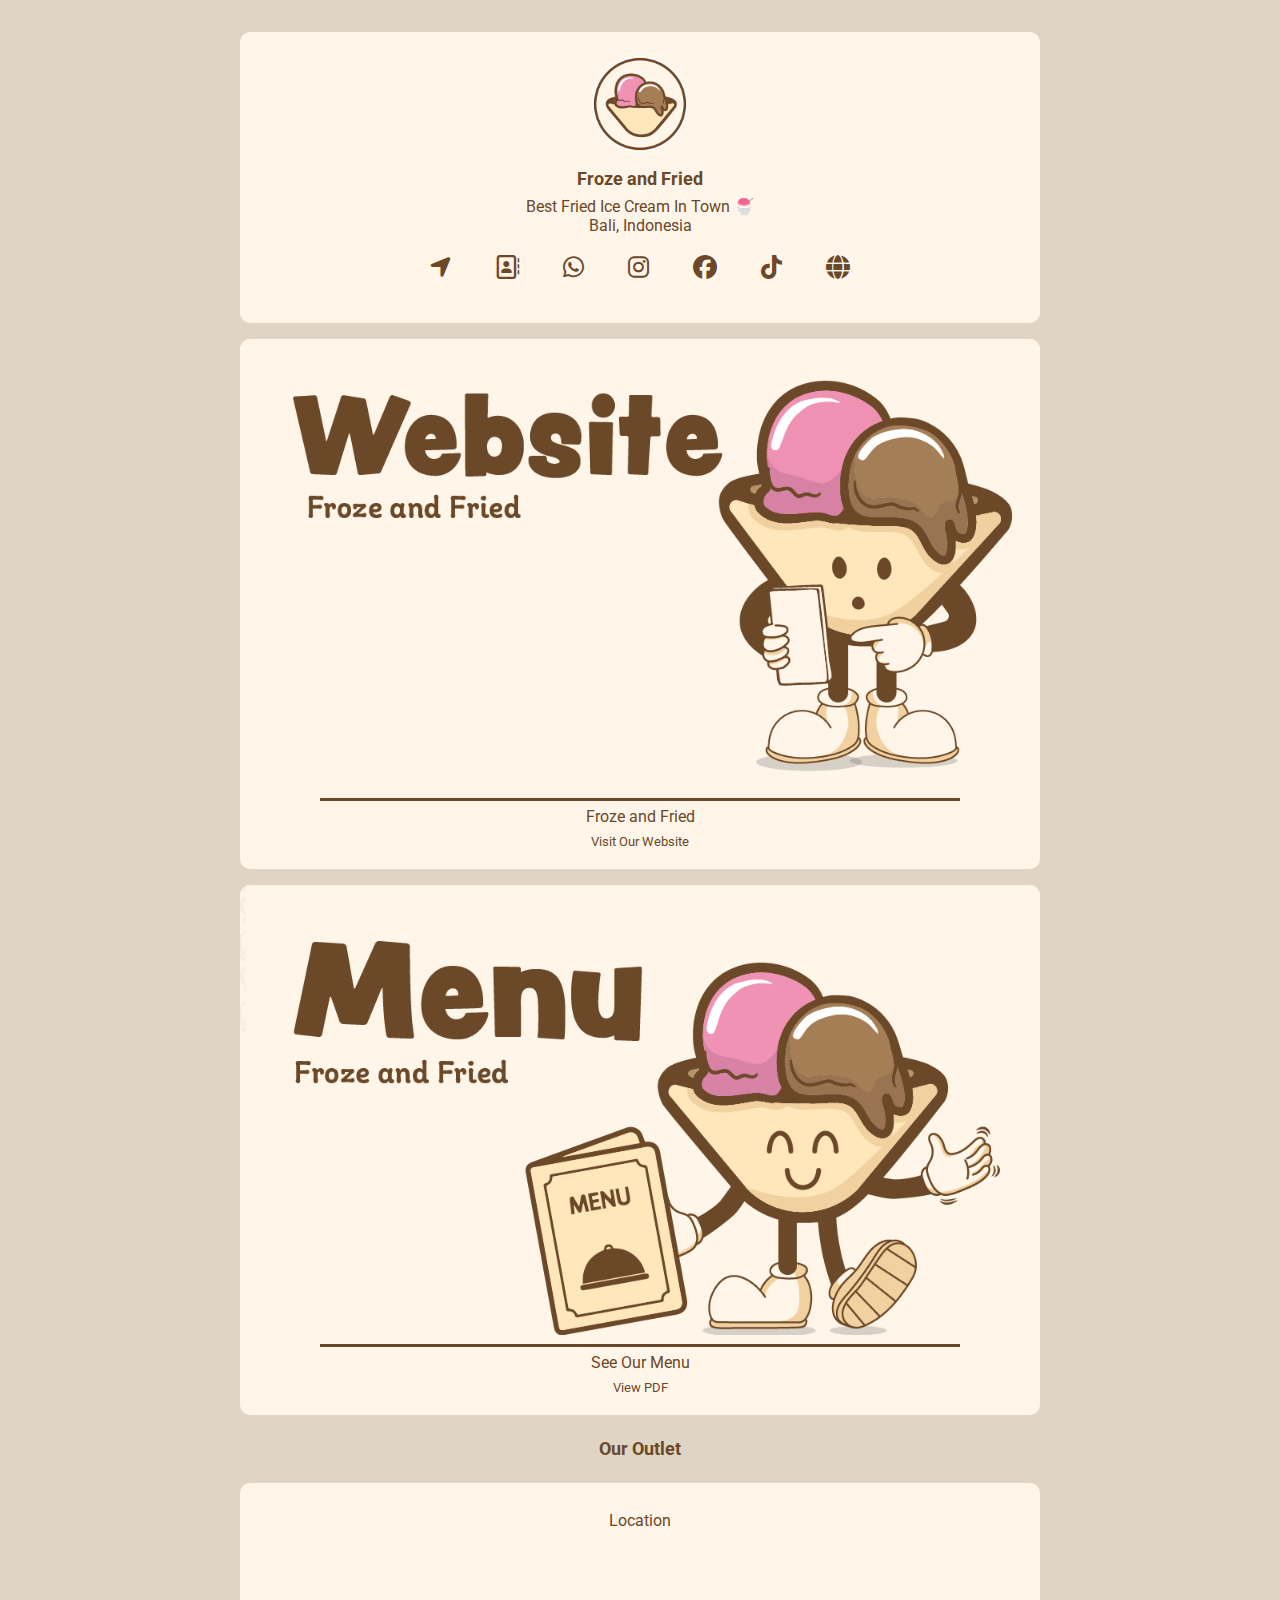
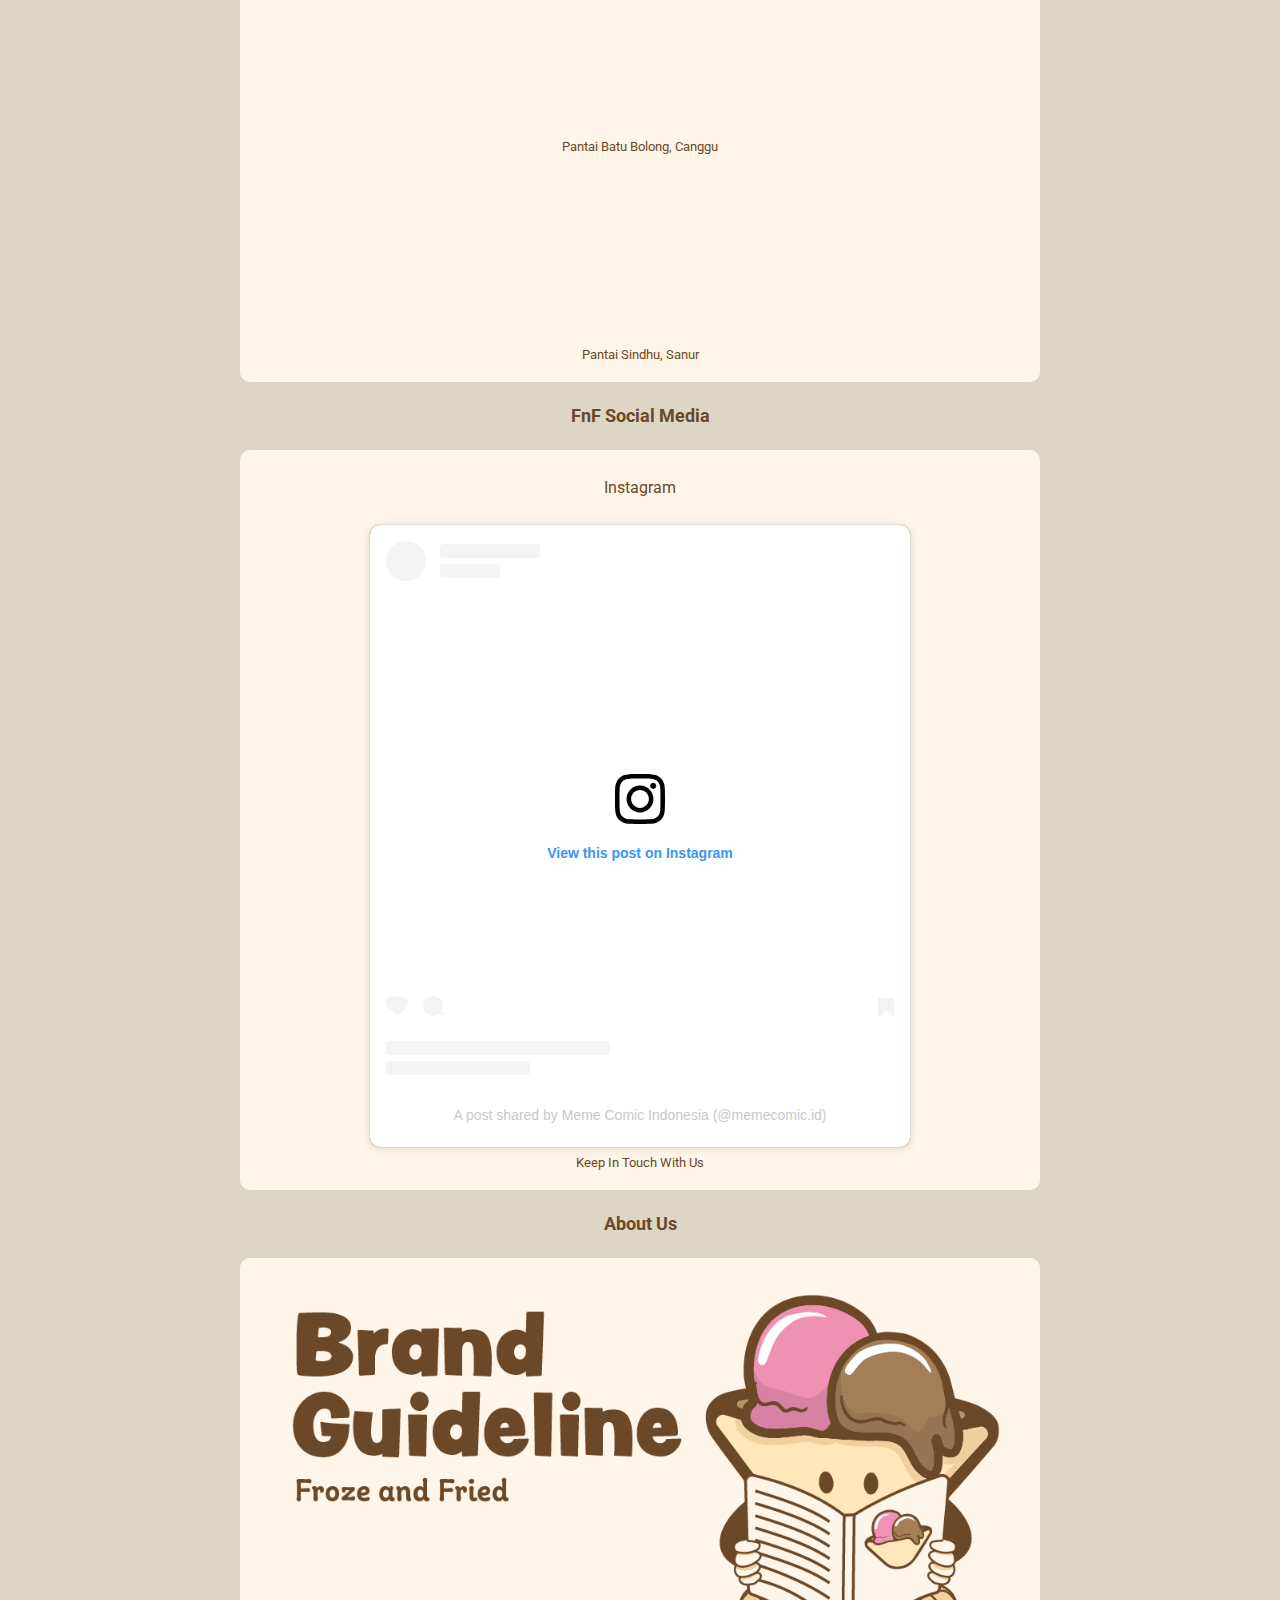
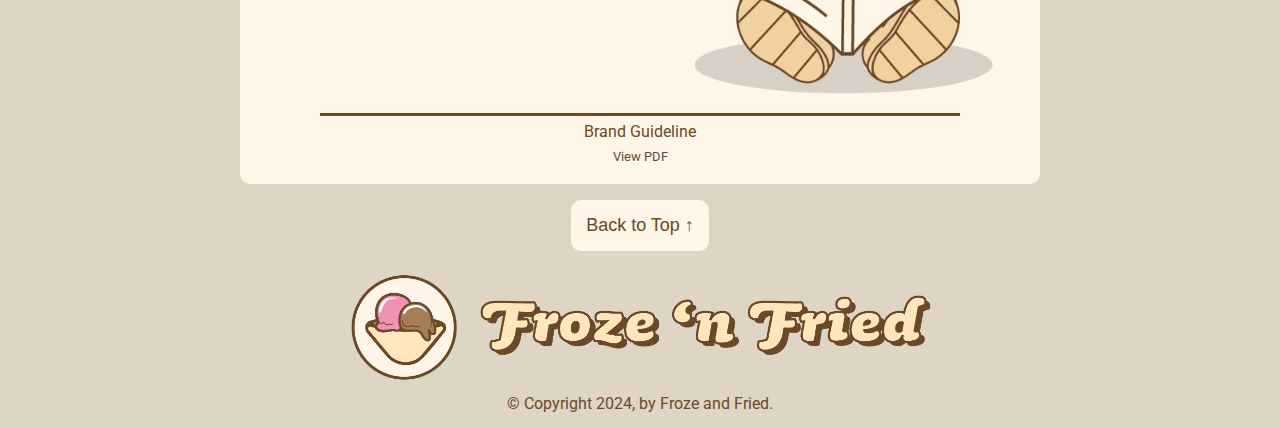
==== commit 89f37f3f: "Update biolink.html" ====
--- a/biolink.html
+++ b/biolink.html
@@ -140,11 +140,11 @@
     <style>
       :root {
         --BgColor: #dfd5c5;
-        --PrimaryColor: #59412e;
+        --PrimaryColor: #6b4828;
         --BgCard: #fff6e9;
         --ButtonColor: #fff6e9;
         --ButtonCardtext: var(--Text);
-        --ButtonText: #59412e;
+        --ButtonText: #6b4828;
         --ButtonRadius: 10px;
         --FontFamily: "Roboto", sans-serif;
       }
@@ -153,17 +153,17 @@
       }
       h2,
       h3 {
-        color: #59412e;
+        color: #6b4828;
       }
       .button-card-text {
-        color: #59412e;
+        color: #6b4828;
       }
       .h-divider {
         margin-top: 5px;
         margin-bottom: 5px;
         height: 1px;
         width: 80%;
-        border-top: 3px solid #59412e;
+        border-top: 3px solid #6b4828;
       }
       .instagram-media {
         margin: 0 auto !important;
@@ -171,7 +171,7 @@
         border-radius: 10px !important;
       }
       .footer {
-        color: #59412e;
+        color: #6b4828;
       }
       .footerimage {
         width: 80%;
